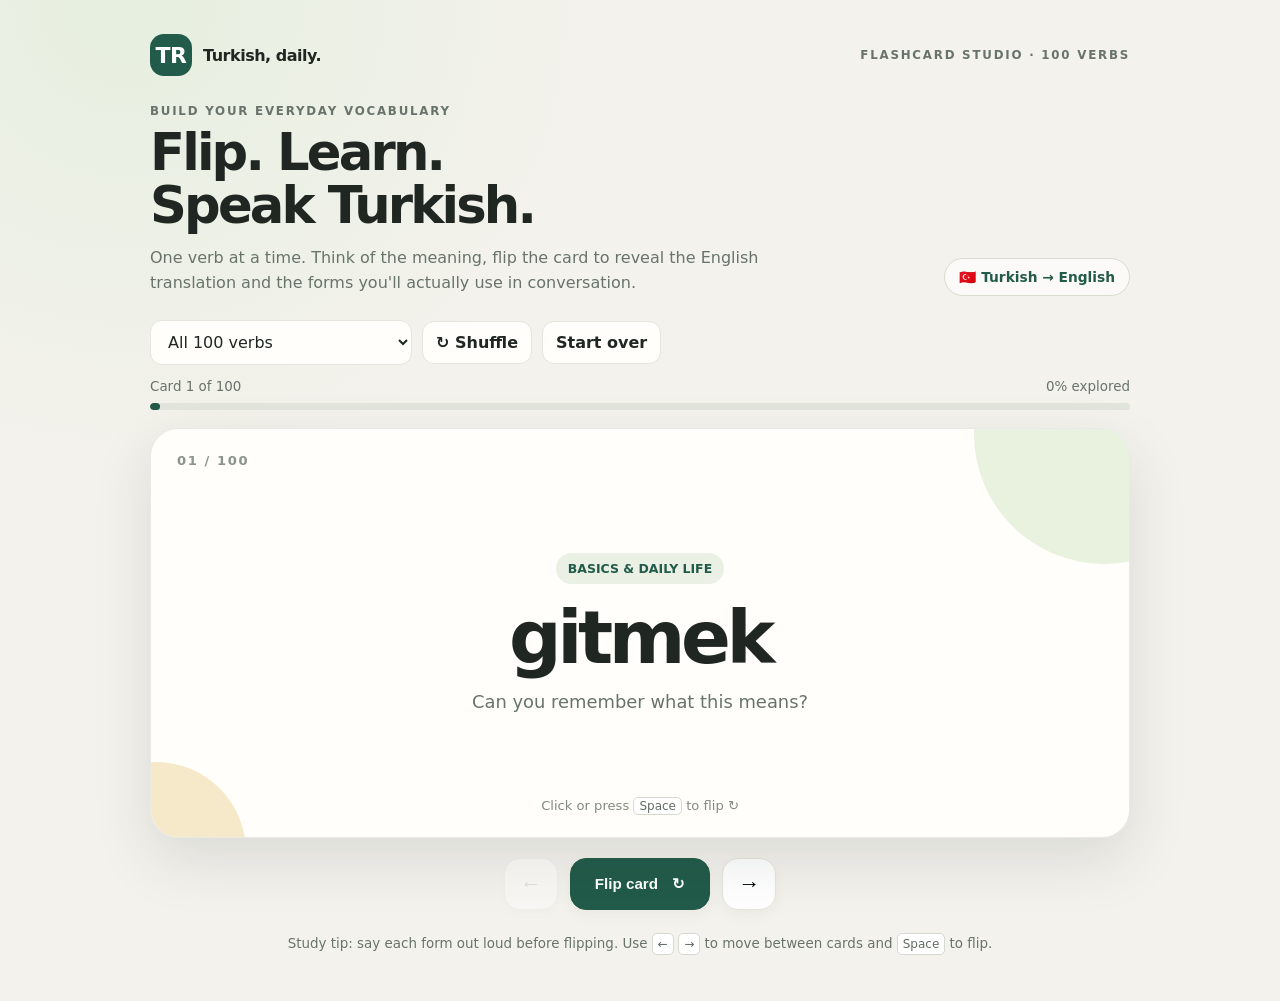
==== index.html @ b9a2620b "Add Turkish verb flashcards with data in verbs.json Verb list, categories and form labels live in ve" ====
<!doctype html>
<html lang="en">
<head>
<meta charset="utf-8">
<meta name="viewport" content="width=device-width, initial-scale=1">
<title>Turkish Verb Flashcards</title>
<style>
  :root{--bg:#f4f2ed;--ink:#202722;--muted:#68736c;--green:#225b49;--lime:#d9ef9a;--card:#fffefa;--line:#e5e5dc;--shadow:0 22px 60px rgba(33,49,40,.12)}
  *{box-sizing:border-box}
  body{margin:0;background:radial-gradient(circle at 10% 0%,#e6efdf 0,transparent 32%),var(--bg);color:var(--ink);font-family:Inter,ui-sans-serif,system-ui,-apple-system,BlinkMacSystemFont,"Segoe UI",sans-serif;min-height:100vh}
  .wrap{width:min(100% - 32px,980px);margin:auto;padding:34px 0 46px}
  header{display:flex;align-items:center;justify-content:space-between;gap:16px;margin-bottom:28px}
  .brand{display:flex;align-items:center;gap:11px;font-weight:800;letter-spacing:-.03em}
  .mark{width:42px;height:42px;border-radius:14px;background:var(--green);color:white;display:grid;place-items:center;font-size:22px}
  .eyebrow{font-size:.74rem;letter-spacing:.15em;text-transform:uppercase;color:var(--muted);font-weight:800}
  h1{font-size:clamp(2rem,5vw,3.2rem);line-height:1.04;letter-spacing:-.055em;margin:8px 0 12px}
  .intro{color:var(--muted);max-width:640px;line-height:1.6;margin:0}
  .top{display:grid;grid-template-columns:1fr auto;align-items:end;gap:20px;margin-bottom:24px}
  .pill{border:1px solid #d7ddcf;background:#ffffffa8;padding:10px 14px;border-radius:999px;color:var(--green);font-size:.86rem;font-weight:750;white-space:nowrap}
  .toolbar{display:flex;gap:10px;flex-wrap:wrap;align-items:center;margin:24px 0 14px}
  select,.smallbtn{border:1px solid var(--line);background:#fffefa;border-radius:12px;padding:11px 13px;font:inherit;color:var(--ink)}
  .smallbtn{cursor:pointer;font-weight:700}
  .smallbtn:hover{border-color:#9eb8a5}
  .progressrow{display:flex;justify-content:space-between;color:var(--muted);font-size:.84rem;margin-bottom:9px}
  .track{height:7px;border-radius:99px;background:#e2e5db;overflow:hidden;margin-bottom:18px}
  .bar{height:100%;width:1%;background:var(--green);border-radius:99px;transition:width .25s}
  .stage{perspective:1400px}
  .flashcard{height:410px;position:relative;cursor:pointer;outline:none;transform-style:preserve-3d;transition:transform .55s cubic-bezier(.2,.75,.2,1);border-radius:28px}
  .flashcard.flipped{transform:rotateY(180deg)}
  .face{position:absolute;inset:0;backface-visibility:hidden;border:1px solid rgba(30,60,45,.1);border-radius:28px;background:var(--card);box-shadow:var(--shadow);padding:clamp(22px,5vw,48px);display:flex;flex-direction:column;align-items:center;justify-content:center;text-align:center;overflow:hidden}
  .face:before{content:"";position:absolute;width:260px;height:260px;border-radius:50%;background:#e9f1df;right:-105px;top:-125px;z-index:0}
  .face:after{content:"";position:absolute;width:180px;height:180px;border-radius:50%;background:#f6e9c9;left:-85px;bottom:-105px;z-index:0}
  .face>*{position:relative;z-index:1}
  .back{transform:rotateY(180deg);background:#fdfdf8}
  .number{position:absolute!important;top:24px;left:26px;color:#8b958b;font-size:.82rem;font-weight:800;letter-spacing:.12em}
  .flip-hint{position:absolute!important;bottom:22px;color:#818a80;font-size:.82rem}
  .word{font-size:clamp(2.5rem,8vw,4.6rem);font-weight:850;letter-spacing:-.06em;line-height:1.05;margin:15px 0}
  .meaning{font-size:1.12rem;color:var(--muted)}
  .tag{display:inline-flex;align-items:center;gap:7px;background:#eaf1e4;color:var(--green);padding:8px 12px;border-radius:999px;font-size:.78rem;font-weight:800}
  .forms{width:min(100%,590px);display:grid;grid-template-columns:1fr 1fr;gap:10px;margin-top:22px;text-align:left}
  .form{padding:13px 15px;border:1px solid var(--line);background:#fff;border-radius:14px}
  .form small{display:block;color:var(--muted);font-size:.75rem;margin-bottom:5px}
  .form strong{font-size:1rem}
  .actions{display:flex;align-items:center;justify-content:center;gap:12px;margin-top:20px}
  .nav{width:54px;height:52px;border-radius:16px;border:1px solid var(--line);background:white;font-size:1.35rem;cursor:pointer;box-shadow:0 5px 15px #243d2b0a}
  .nav.primary{background:var(--green);color:white;border-color:var(--green);width:auto;padding:0 24px;font-size:.95rem;font-weight:750}
  .nav:disabled{opacity:.35;cursor:not-allowed}
  .footnote{margin:23px 0 0;text-align:center;color:var(--muted);font-size:.84rem;line-height:1.5}
  .key{display:inline-block;border:1px solid #d6d9d0;background:#fff;border-radius:5px;padding:1px 5px;font-size:.75rem;color:#626c63}
  @media(max-width:600px){.wrap{padding-top:22px}.top{grid-template-columns:1fr}.pill{justify-self:start}.flashcard{height:450px}.forms{gap:7px}.form{padding:11px}.form strong{font-size:.91rem}.toolbar select{flex:1;min-width:150px}.face{border-radius:22px}.flashcard{border-radius:22px}}
</style>
</head>
<body>
<main class="wrap">
  <header>
    <div class="brand"><div class="mark">TR</div><span>Turkish, daily.</span></div>
    <div class="eyebrow">Flashcard studio · <span id="verbCount">…</span> verbs</div>
  </header>
  <section class="top">
    <div>
      <div class="eyebrow">Build your everyday vocabulary</div>
      <h1>Flip. Learn.<br>Speak Turkish.</h1>
      <p class="intro">One verb at a time. Think of the meaning, flip the card to reveal the English translation and the forms you'll actually use in conversation.</p>
    </div>
    <div class="pill">🇹🇷 Turkish → English</div>
  </section>
  <div class="toolbar">
    <select id="category" aria-label="Choose verb category">
      <option value="all">All verbs</option>
    </select>
    <button class="smallbtn" id="shuffle">↻ Shuffle</button>
    <button class="smallbtn" id="restart">Start over</button>
  </div>
  <div class="progressrow"><span id="counter">Loading…</span><span id="percent"></span></div>
  <div class="track"><div class="bar" id="bar"></div></div>
  <div class="stage">
    <div class="flashcard" id="card" role="button" tabindex="0" aria-label="Flip flashcard">
      <div class="face front">
        <span class="number" id="frontNum"></span>
        <span class="tag" id="categoryTag">ESSENTIAL VERB</span>
        <div class="word" id="verb">…</div>
        <div class="meaning" id="prompt">Can you remember what this means?</div>
        <div class="flip-hint">Click or press <span class="key">Space</span> to flip ↻</div>
      </div>
      <div class="face back">
        <span class="number" id="backNum"></span>
        <span class="tag">MEANING & FORMS</span>
        <div class="word" id="backVerb" style="font-size:clamp(2rem,6vw,3.4rem)"></div>
        <div class="meaning" id="translation"></div>
        <div class="forms" id="forms"></div>
        <div class="flip-hint">Flip back to test yourself</div>
      </div>
    </div>
  </div>
  <div class="actions">
    <button class="nav" id="prev" aria-label="Previous card">←</button>
    <button class="nav primary" id="flip">Flip card <span style="margin-left:10px">↻</span></button>
    <button class="nav" id="next" aria-label="Next card">→</button>
  </div>
  <p class="footnote">Study tip: say each form out loud before flipping. Use <span class="key">←</span> <span class="key">→</span> to move between cards and <span class="key">Space</span> to flip.</p>
</main>
<script>
let verbs=[], categories=[], formDefs=[], categoryNames={};
let deck=[], index=0, flipped=false, explored=new Set();
const $=id=>document.getElementById(id);
const esc=s=>String(s).replace(/[&<>"']/g,c=>({"&":"&amp;","<":"&lt;",">":"&gt;",'"':"&quot;","'":"&#39;"}[c]));
function buildDeck(){const c=$("category").value;deck=verbs.map((v,i)=>({v,i})).filter(x=>c==="all"||x.v.category===c);index=0;flipped=false;explored.clear();}
function render(){
 if(!deck.length){$("verb").textContent="—";$("counter").textContent="No cards";return;}
 const item=deck[index],v=item.v,num=String(index+1).padStart(2,"0")+" / "+deck.length;
 $("verb").textContent=v.turkish;$("backVerb").textContent=v.turkish;$("translation").textContent="“"+v.english+"”";
 $("frontNum").textContent=num;$("backNum").textContent=num;
 $("categoryTag").textContent=(categoryNames[v.category]||"Essential verb").toUpperCase();
 $("forms").innerHTML=formDefs.map(f=>`<div class="form"><small>${esc(f.label)}</small><strong>${esc(v.forms[f.id]||"")}</strong></div>`).join("");
 $("counter").textContent=`Card ${index+1} of ${deck.length}`;
 $("percent").textContent=`${Math.round(explored.size/Math.max(deck.length,1)*100)}% explored`;
 $("bar").style.width=((index+1)/deck.length*100)+"%";
 $("prev").disabled=index===0;$("next").disabled=index===deck.length-1;
 $("card").classList.toggle("flipped",flipped);
}
function flip(){if(!deck.length)return;flipped=!flipped;explored.add(deck[index].i);render();}
function move(n){index=Math.max(0,Math.min(deck.length-1,index+n));flipped=false;render();}
$("card").addEventListener("click",flip);
$("card").addEventListener("keydown",e=>{if(e.key===" "||e.key==="Enter"){e.preventDefault();flip();}});
$("flip").addEventListener("click",flip);$("prev").addEventListener("click",()=>move(-1));$("next").addEventListener("click",()=>move(1));
$("category").addEventListener("change",()=>{buildDeck();render();});
$("shuffle").addEventListener("click",()=>{for(let i=deck.length-1;i>0;i--){const j=Math.floor(Math.random()*(i+1));[deck[i],deck[j]]=[deck[j],deck[i]];}index=0;flipped=false;render();});
$("restart").addEventListener("click",()=>{buildDeck();render();});
document.addEventListener("keydown",e=>{if(e.target.tagName==="SELECT"||e.target.tagName==="INPUT")return;if(e.key==="ArrowRight")move(1);if(e.key==="ArrowLeft")move(-1);if(e.key===" "&&e.target!==$("card")){e.preventDefault();flip();}});
fetch("verbs.json").then(r=>{if(!r.ok)throw new Error(r.status);return r.json();}).then(data=>{
 verbs=data.verbs;categories=data.categories;formDefs=data.forms;
 categoryNames=Object.fromEntries(categories.map(c=>[c.id,c.label]));
 $("category").innerHTML=`<option value="all">All ${verbs.length} verbs</option>`+categories.map(c=>`<option value="${esc(c.id)}">${esc(c.label)}</option>`).join("");
 $("verbCount").textContent=verbs.length;
 buildDeck();render();
}).catch(err=>{$("verb").textContent="Could not load verbs.json";$("prompt").textContent="Serve this folder over HTTP (e.g. python3 -m http.server).";console.error(err);});
</script>
</body>
</html>
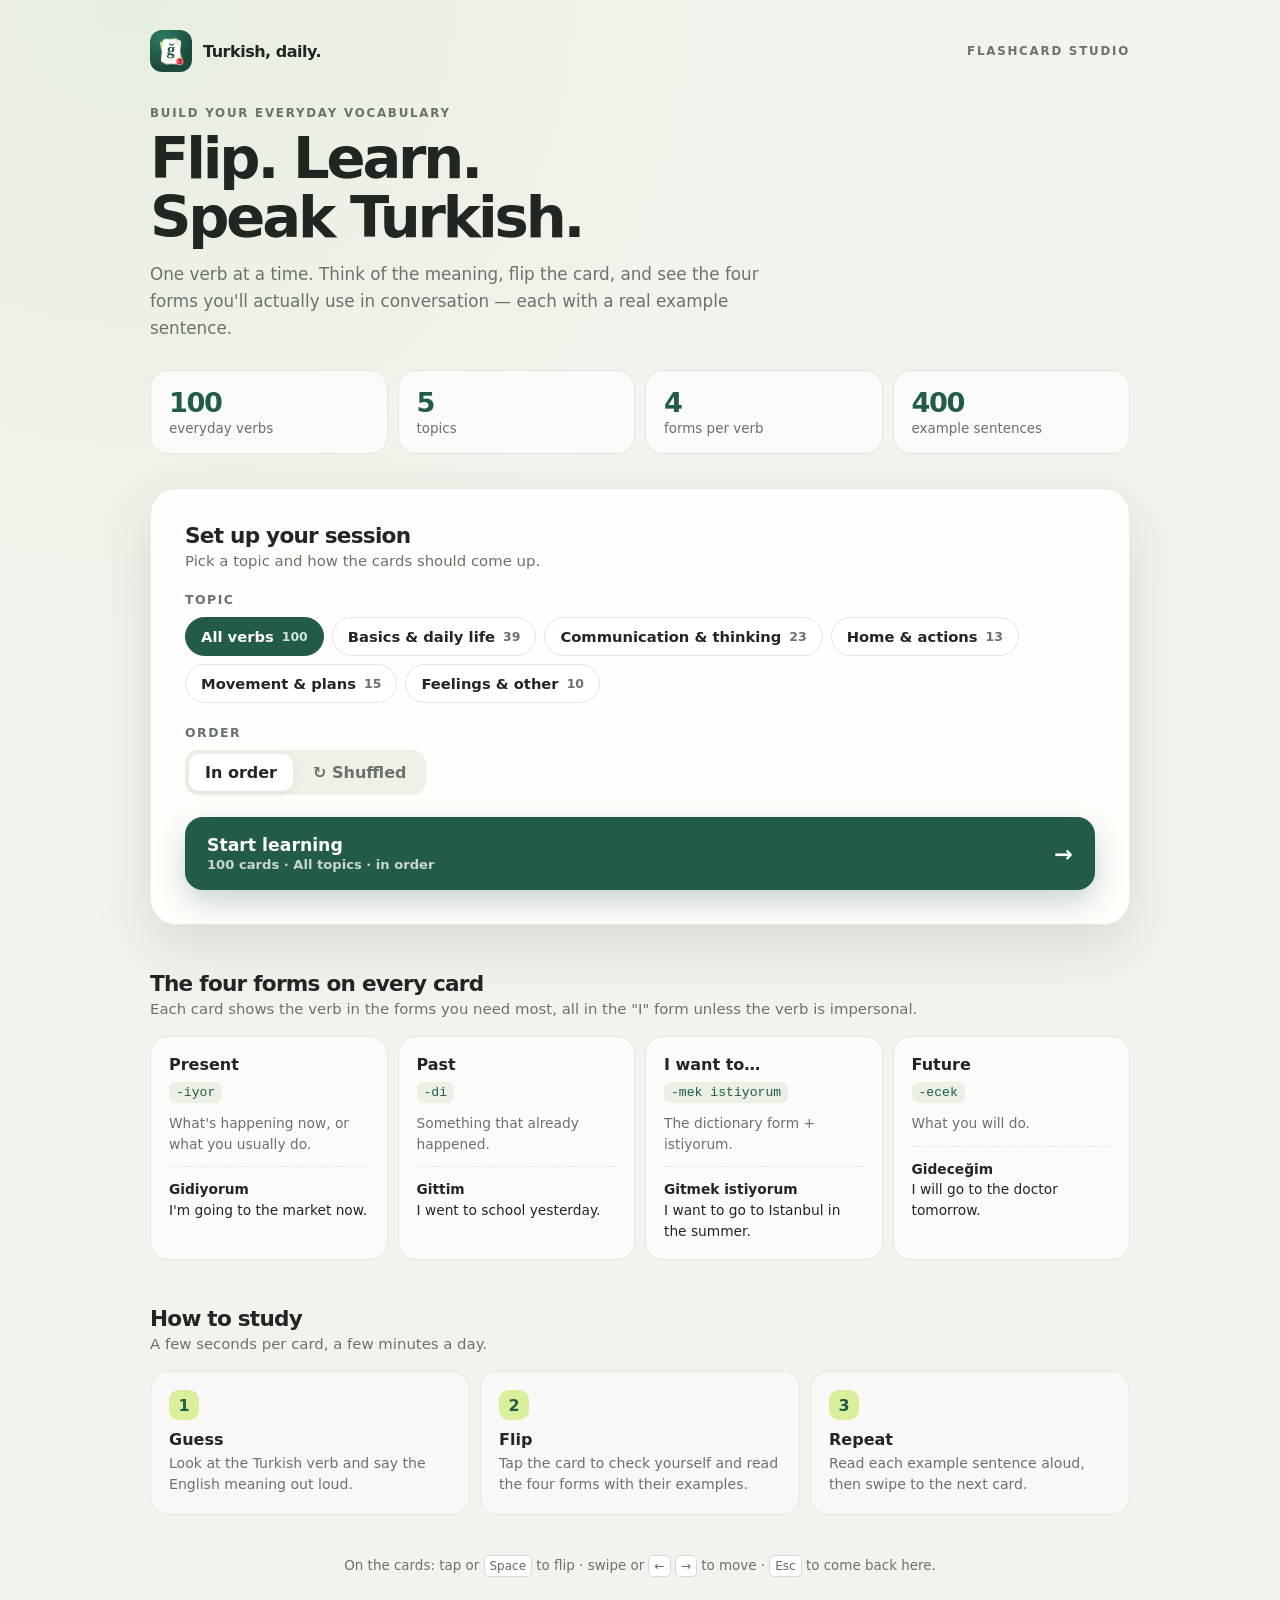
==== commit 5daeae5f: "Split into home and learning pages, add example sentences Home (index.html) now holds the intro, sta" ====
--- a/index.html
+++ b/index.html
@@ -2,138 +2,112 @@
 <html lang="en">
 <head>
 <meta charset="utf-8">
-<meta name="viewport" content="width=device-width, initial-scale=1">
+<meta name="viewport" content="width=device-width, initial-scale=1, viewport-fit=cover">
 <title>Turkish Verb Flashcards</title>
-<style>
-  :root{--bg:#f4f2ed;--ink:#202722;--muted:#68736c;--green:#225b49;--lime:#d9ef9a;--card:#fffefa;--line:#e5e5dc;--shadow:0 22px 60px rgba(33,49,40,.12)}
-  *{box-sizing:border-box}
-  body{margin:0;background:radial-gradient(circle at 10% 0%,#e6efdf 0,transparent 32%),var(--bg);color:var(--ink);font-family:Inter,ui-sans-serif,system-ui,-apple-system,BlinkMacSystemFont,"Segoe UI",sans-serif;min-height:100vh}
-  .wrap{width:min(100% - 32px,980px);margin:auto;padding:34px 0 46px}
-  header{display:flex;align-items:center;justify-content:space-between;gap:16px;margin-bottom:28px}
-  .brand{display:flex;align-items:center;gap:11px;font-weight:800;letter-spacing:-.03em}
-  .mark{width:42px;height:42px;border-radius:14px;background:var(--green);color:white;display:grid;place-items:center;font-size:22px}
-  .eyebrow{font-size:.74rem;letter-spacing:.15em;text-transform:uppercase;color:var(--muted);font-weight:800}
-  h1{font-size:clamp(2rem,5vw,3.2rem);line-height:1.04;letter-spacing:-.055em;margin:8px 0 12px}
-  .intro{color:var(--muted);max-width:640px;line-height:1.6;margin:0}
-  .top{display:grid;grid-template-columns:1fr auto;align-items:end;gap:20px;margin-bottom:24px}
-  .pill{border:1px solid #d7ddcf;background:#ffffffa8;padding:10px 14px;border-radius:999px;color:var(--green);font-size:.86rem;font-weight:750;white-space:nowrap}
-  .toolbar{display:flex;gap:10px;flex-wrap:wrap;align-items:center;margin:24px 0 14px}
-  select,.smallbtn{border:1px solid var(--line);background:#fffefa;border-radius:12px;padding:11px 13px;font:inherit;color:var(--ink)}
-  .smallbtn{cursor:pointer;font-weight:700}
-  .smallbtn:hover{border-color:#9eb8a5}
-  .progressrow{display:flex;justify-content:space-between;color:var(--muted);font-size:.84rem;margin-bottom:9px}
-  .track{height:7px;border-radius:99px;background:#e2e5db;overflow:hidden;margin-bottom:18px}
-  .bar{height:100%;width:1%;background:var(--green);border-radius:99px;transition:width .25s}
-  .stage{perspective:1400px}
-  .flashcard{height:410px;position:relative;cursor:pointer;outline:none;transform-style:preserve-3d;transition:transform .55s cubic-bezier(.2,.75,.2,1);border-radius:28px}
-  .flashcard.flipped{transform:rotateY(180deg)}
-  .face{position:absolute;inset:0;backface-visibility:hidden;border:1px solid rgba(30,60,45,.1);border-radius:28px;background:var(--card);box-shadow:var(--shadow);padding:clamp(22px,5vw,48px);display:flex;flex-direction:column;align-items:center;justify-content:center;text-align:center;overflow:hidden}
-  .face:before{content:"";position:absolute;width:260px;height:260px;border-radius:50%;background:#e9f1df;right:-105px;top:-125px;z-index:0}
-  .face:after{content:"";position:absolute;width:180px;height:180px;border-radius:50%;background:#f6e9c9;left:-85px;bottom:-105px;z-index:0}
-  .face>*{position:relative;z-index:1}
-  .back{transform:rotateY(180deg);background:#fdfdf8}
-  .number{position:absolute!important;top:24px;left:26px;color:#8b958b;font-size:.82rem;font-weight:800;letter-spacing:.12em}
-  .flip-hint{position:absolute!important;bottom:22px;color:#818a80;font-size:.82rem}
-  .word{font-size:clamp(2.5rem,8vw,4.6rem);font-weight:850;letter-spacing:-.06em;line-height:1.05;margin:15px 0}
-  .meaning{font-size:1.12rem;color:var(--muted)}
-  .tag{display:inline-flex;align-items:center;gap:7px;background:#eaf1e4;color:var(--green);padding:8px 12px;border-radius:999px;font-size:.78rem;font-weight:800}
-  .forms{width:min(100%,590px);display:grid;grid-template-columns:1fr 1fr;gap:10px;margin-top:22px;text-align:left}
-  .form{padding:13px 15px;border:1px solid var(--line);background:#fff;border-radius:14px}
-  .form small{display:block;color:var(--muted);font-size:.75rem;margin-bottom:5px}
-  .form strong{font-size:1rem}
-  .actions{display:flex;align-items:center;justify-content:center;gap:12px;margin-top:20px}
-  .nav{width:54px;height:52px;border-radius:16px;border:1px solid var(--line);background:white;font-size:1.35rem;cursor:pointer;box-shadow:0 5px 15px #243d2b0a}
-  .nav.primary{background:var(--green);color:white;border-color:var(--green);width:auto;padding:0 24px;font-size:.95rem;font-weight:750}
-  .nav:disabled{opacity:.35;cursor:not-allowed}
-  .footnote{margin:23px 0 0;text-align:center;color:var(--muted);font-size:.84rem;line-height:1.5}
-  .key{display:inline-block;border:1px solid #d6d9d0;background:#fff;border-radius:5px;padding:1px 5px;font-size:.75rem;color:#626c63}
-  @media(max-width:600px){.wrap{padding-top:22px}.top{grid-template-columns:1fr}.pill{justify-self:start}.flashcard{height:450px}.forms{gap:7px}.form{padding:11px}.form strong{font-size:.91rem}.toolbar select{flex:1;min-width:150px}.face{border-radius:22px}.flashcard{border-radius:22px}}
-</style>
+<meta name="description" content="Flip through 100 everyday Turkish verbs with their most useful forms and example sentences.">
+<meta name="theme-color" content="#225b49">
+<link rel="manifest" href="manifest.webmanifest">
+<link rel="icon" href="icons/icon.svg" type="image/svg+xml">
+<link rel="icon" href="icons/favicon-32.png" sizes="32x32" type="image/png">
+<link rel="apple-touch-icon" href="icons/apple-touch-icon.png">
+<meta name="apple-mobile-web-app-capable" content="yes">
+<meta name="mobile-web-app-capable" content="yes">
+<meta name="apple-mobile-web-app-title" content="Turkish Verbs">
+<meta name="apple-mobile-web-app-status-bar-style" content="default">
+<link rel="stylesheet" href="styles.css">
 </head>
 <body>
 <main class="wrap">
   <header>
-    <div class="brand"><div class="mark">TR</div><span>Turkish, daily.</span></div>
-    <div class="eyebrow">Flashcard studio · <span id="verbCount">…</span> verbs</div>
+    <a class="brand" href="./"><img src="icons/icon.svg" alt=""><span>Turkish, daily.</span></a>
+    <div class="eyebrow">Flashcard studio</div>
   </header>
-  <section class="top">
-    <div>
-      <div class="eyebrow">Build your everyday vocabulary</div>
-      <h1>Flip. Learn.<br>Speak Turkish.</h1>
-      <p class="intro">One verb at a time. Think of the meaning, flip the card to reveal the English translation and the forms you'll actually use in conversation.</p>
+
+  <section>
+    <div class="eyebrow">Build your everyday vocabulary</div>
+    <h1>Flip. Learn.<br>Speak Turkish.</h1>
+    <p class="intro">One verb at a time. Think of the meaning, flip the card, and see the four forms you'll actually use in conversation — each with a real example sentence.</p>
+  </section>
+
+  <div class="stats">
+    <div class="stat"><b id="statVerbs">–</b><span>everyday verbs</span></div>
+    <div class="stat"><b id="statCats">–</b><span>topics</span></div>
+    <div class="stat"><b id="statForms">–</b><span>forms per verb</span></div>
+    <div class="stat"><b id="statExamples">–</b><span>example sentences</span></div>
+  </div>
+
+  <section class="panel" aria-labelledby="setupTitle">
+    <h2 id="setupTitle">Set up your session</h2>
+    <p class="sub">Pick a topic and how the cards should come up.</p>
+    <div class="field">
+      <div class="label" id="topicLabel">Topic</div>
+      <div class="chips" id="topics" role="group" aria-labelledby="topicLabel"></div>
     </div>
-    <div class="pill">🇹🇷 Turkish → English</div>
-  </section>
-  <div class="toolbar">
-    <select id="category" aria-label="Choose verb category">
-      <option value="all">All verbs</option>
-    </select>
-    <button class="smallbtn" id="shuffle">↻ Shuffle</button>
-    <button class="smallbtn" id="restart">Start over</button>
-  </div>
-  <div class="progressrow"><span id="counter">Loading…</span><span id="percent"></span></div>
-  <div class="track"><div class="bar" id="bar"></div></div>
-  <div class="stage">
-    <div class="flashcard" id="card" role="button" tabindex="0" aria-label="Flip flashcard">
-      <div class="face front">
-        <span class="number" id="frontNum"></span>
-        <span class="tag" id="categoryTag">ESSENTIAL VERB</span>
-        <div class="word" id="verb">…</div>
-        <div class="meaning" id="prompt">Can you remember what this means?</div>
-        <div class="flip-hint">Click or press <span class="key">Space</span> to flip ↻</div>
-      </div>
-      <div class="face back">
-        <span class="number" id="backNum"></span>
-        <span class="tag">MEANING & FORMS</span>
-        <div class="word" id="backVerb" style="font-size:clamp(2rem,6vw,3.4rem)"></div>
-        <div class="meaning" id="translation"></div>
-        <div class="forms" id="forms"></div>
-        <div class="flip-hint">Flip back to test yourself</div>
+    <div class="field">
+      <div class="label" id="orderLabel">Order</div>
+      <div class="segmented" id="order" role="group" aria-labelledby="orderLabel">
+        <button type="button" data-order="list" aria-pressed="true">In order</button>
+        <button type="button" data-order="shuffle" aria-pressed="false">↻ Shuffled</button>
       </div>
     </div>
-  </div>
-  <div class="actions">
-    <button class="nav" id="prev" aria-label="Previous card">←</button>
-    <button class="nav primary" id="flip">Flip card <span style="margin-left:10px">↻</span></button>
-    <button class="nav" id="next" aria-label="Next card">→</button>
-  </div>
-  <p class="footnote">Study tip: say each form out loud before flipping. Use <span class="key">←</span> <span class="key">→</span> to move between cards and <span class="key">Space</span> to flip.</p>
+    <a class="start" id="start" href="learn.html">
+      <span>Start learning<small id="startInfo">Loading verbs…</small></span>
+      <span aria-hidden="true">→</span>
+    </a>
+  </section>
+
+  <section class="section">
+    <h2>The four forms on every card</h2>
+    <p>Each card shows the verb in the forms you need most, all in the "I" form unless the verb is impersonal.</p>
+    <div class="tenses" id="tenses"></div>
+  </section>
+
+  <section class="section">
+    <h2>How to study</h2>
+    <p>A few seconds per card, a few minutes a day.</p>
+    <div class="steps">
+      <div class="step"><b>Guess</b><span>Look at the Turkish verb and say the English meaning out loud.</span></div>
+      <div class="step"><b>Flip</b><span>Tap the card to check yourself and read the four forms with their examples.</span></div>
+      <div class="step"><b>Repeat</b><span>Read each example sentence aloud, then swipe to the next card.</span></div>
+    </div>
+  </section>
+
+  <p class="footnote">On the cards: tap or <span class="key">Space</span> to flip · swipe or <span class="key">←</span> <span class="key">→</span> to move · <span class="key">Esc</span> to come back here.</p>
 </main>
 <script>
-let verbs=[], categories=[], formDefs=[], categoryNames={};
-let deck=[], index=0, flipped=false, explored=new Set();
 const $=id=>document.getElementById(id);
 const esc=s=>String(s).replace(/[&<>"']/g,c=>({"&":"&amp;","<":"&lt;",">":"&gt;",'"':"&quot;","'":"&#39;"}[c]));
-function buildDeck(){const c=$("category").value;deck=verbs.map((v,i)=>({v,i})).filter(x=>c==="all"||x.v.category===c);index=0;flipped=false;explored.clear();}
-function render(){
- if(!deck.length){$("verb").textContent="—";$("counter").textContent="No cards";return;}
- const item=deck[index],v=item.v,num=String(index+1).padStart(2,"0")+" / "+deck.length;
- $("verb").textContent=v.turkish;$("backVerb").textContent=v.turkish;$("translation").textContent="“"+v.english+"”";
- $("frontNum").textContent=num;$("backNum").textContent=num;
- $("categoryTag").textContent=(categoryNames[v.category]||"Essential verb").toUpperCase();
- $("forms").innerHTML=formDefs.map(f=>`<div class="form"><small>${esc(f.label)}</small><strong>${esc(v.forms[f.id]||"")}</strong></div>`).join("");
- $("counter").textContent=`Card ${index+1} of ${deck.length}`;
- $("percent").textContent=`${Math.round(explored.size/Math.max(deck.length,1)*100)}% explored`;
- $("bar").style.width=((index+1)/deck.length*100)+"%";
- $("prev").disabled=index===0;$("next").disabled=index===deck.length-1;
- $("card").classList.toggle("flipped",flipped);
+const store={get(k){try{return localStorage.getItem(k)}catch(e){return null}},set(k,v){try{localStorage.setItem(k,v)}catch(e){}}};
+let data, cat=store.get("tv.cat")||"all", order=store.get("tv.order")||"list";
+
+function countFor(c){return c==="all"?data.verbs.length:data.verbs.filter(v=>v.category===c).length;}
+function update(){
+  if(!data.categories.some(c=>c.id===cat))cat="all";
+  document.querySelectorAll("#topics .chip").forEach(b=>b.setAttribute("aria-pressed",b.dataset.cat===cat));
+  document.querySelectorAll("#order button").forEach(b=>b.setAttribute("aria-pressed",b.dataset.order===order));
+  const n=countFor(cat), label=cat==="all"?"All topics":data.categories.find(c=>c.id===cat).label;
+  $("startInfo").textContent=`${n} cards · ${label} · ${order==="shuffle"?"shuffled":"in order"}`;
+  const q=new URLSearchParams();if(cat!=="all")q.set("cat",cat);if(order==="shuffle")q.set("order","shuffle");
+  $("start").href="learn.html"+(q.toString()?"?"+q:"");
+  store.set("tv.cat",cat);store.set("tv.order",order);
 }
-function flip(){if(!deck.length)return;flipped=!flipped;explored.add(deck[index].i);render();}
-function move(n){index=Math.max(0,Math.min(deck.length-1,index+n));flipped=false;render();}
-$("card").addEventListener("click",flip);
-$("card").addEventListener("keydown",e=>{if(e.key===" "||e.key==="Enter"){e.preventDefault();flip();}});
-$("flip").addEventListener("click",flip);$("prev").addEventListener("click",()=>move(-1));$("next").addEventListener("click",()=>move(1));
-$("category").addEventListener("change",()=>{buildDeck();render();});
-$("shuffle").addEventListener("click",()=>{for(let i=deck.length-1;i>0;i--){const j=Math.floor(Math.random()*(i+1));[deck[i],deck[j]]=[deck[j],deck[i]];}index=0;flipped=false;render();});
-$("restart").addEventListener("click",()=>{buildDeck();render();});
-document.addEventListener("keydown",e=>{if(e.target.tagName==="SELECT"||e.target.tagName==="INPUT")return;if(e.key==="ArrowRight")move(1);if(e.key==="ArrowLeft")move(-1);if(e.key===" "&&e.target!==$("card")){e.preventDefault();flip();}});
-fetch("verbs.json").then(r=>{if(!r.ok)throw new Error(r.status);return r.json();}).then(data=>{
- verbs=data.verbs;categories=data.categories;formDefs=data.forms;
- categoryNames=Object.fromEntries(categories.map(c=>[c.id,c.label]));
- $("category").innerHTML=`<option value="all">All ${verbs.length} verbs</option>`+categories.map(c=>`<option value="${esc(c.id)}">${esc(c.label)}</option>`).join("");
- $("verbCount").textContent=verbs.length;
- buildDeck();render();
-}).catch(err=>{$("verb").textContent="Could not load verbs.json";$("prompt").textContent="Serve this folder over HTTP (e.g. python3 -m http.server).";console.error(err);});
+$("topics").addEventListener("click",e=>{const b=e.target.closest(".chip");if(b){cat=b.dataset.cat;update();}});
+$("order").addEventListener("click",e=>{const b=e.target.closest("button");if(b){order=b.dataset.order;update();}});
+
+fetch("verbs.json").then(r=>{if(!r.ok)throw new Error(r.status);return r.json();}).then(d=>{
+  data=d;
+  const exCount=d.verbs.reduce((n,v)=>n+Object.keys(v.examples||{}).length,0);
+  $("statVerbs").textContent=d.verbs.length;$("statCats").textContent=d.categories.length;
+  $("statForms").textContent=d.forms.length;$("statExamples").textContent=exCount;
+  $("topics").innerHTML=[{id:"all",label:"All verbs"},...d.categories].map(c=>
+    `<button type="button" class="chip" data-cat="${esc(c.id)}">${esc(c.label)} <small>${countFor(c.id)}</small></button>`).join("");
+  const sample=d.verbs[0];
+  $("tenses").innerHTML=d.forms.map(f=>`<div class="tense-card"><h3>${esc(f.label)}</h3><span class="marker">${esc(f.marker||"")}</span><p>${esc(f.hint||"")}</p>`+
+    (sample.examples&&sample.examples[f.id]?`<p class="eg"><b>${esc(sample.forms[f.id])}</b><br>${esc(sample.examples[f.id].en)}</p>`:"")+`</div>`).join("");
+  update();
+}).catch(err=>{$("startInfo").textContent="Could not load verbs.json";console.error(err);});
+
+if("serviceWorker" in navigator){window.addEventListener("load",()=>navigator.serviceWorker.register("sw.js").catch(console.error));}
 </script>
 </body>
-</html>+</html>
--- a/styles.css
+++ b/styles.css
@@ -0,0 +1,111 @@
+:root{
+  --bg:#f4f2ed;--ink:#202722;--muted:#68736c;--green:#225b49;--green-2:#2f7a61;--lime:#d9ef9a;
+  --card:#fffefa;--line:#e5e5dc;--soft:#eaf1e4;--sand:#f6e9c9;--red:#e30a17;
+  --shadow:0 22px 60px rgba(33,49,40,.12);
+}
+*{box-sizing:border-box}
+html{-webkit-text-size-adjust:100%}
+body{margin:0;background:radial-gradient(circle at 10% 0%,#e6efdf 0,transparent 32%),var(--bg);color:var(--ink);font-family:Inter,ui-sans-serif,system-ui,-apple-system,BlinkMacSystemFont,"Segoe UI",sans-serif;min-height:100vh;min-height:100dvh}
+button{font:inherit;color:inherit}
+a{color:inherit}
+.key{display:inline-block;border:1px solid #d6d9d0;background:#fff;border-radius:5px;padding:1px 5px;font-size:.75rem;color:#626c63}
+.eyebrow{font-size:.74rem;letter-spacing:.15em;text-transform:uppercase;color:var(--muted);font-weight:800}
+.tag{display:inline-flex;align-items:center;gap:7px;background:var(--soft);color:var(--green);padding:8px 12px;border-radius:999px;font-size:.74rem;font-weight:800;letter-spacing:.04em}
+
+/* ---------- Home ---------- */
+.wrap{width:min(100% - 32px,980px);margin:auto;padding:30px 0 56px}
+header{display:flex;align-items:center;justify-content:space-between;gap:16px;margin-bottom:34px}
+.brand{display:flex;align-items:center;gap:11px;font-weight:800;letter-spacing:-.03em;text-decoration:none}
+.brand img{width:42px;height:42px;border-radius:12px}
+h1{font-size:clamp(2.2rem,6vw,3.6rem);line-height:1.02;letter-spacing:-.055em;margin:10px 0 14px}
+h2{font-size:1.35rem;letter-spacing:-.035em;margin:0 0 4px}
+.intro{color:var(--muted);max-width:620px;line-height:1.6;margin:0;font-size:1.05rem}
+.stats{display:grid;grid-template-columns:repeat(4,1fr);gap:10px;margin:28px 0 34px}
+.stat{background:#ffffffb3;border:1px solid var(--line);border-radius:18px;padding:16px 18px}
+.stat b{display:block;font-size:1.7rem;letter-spacing:-.05em;color:var(--green)}
+.stat span{color:var(--muted);font-size:.84rem}
+
+.panel{background:var(--card);border:1px solid rgba(30,60,45,.1);border-radius:26px;box-shadow:var(--shadow);padding:clamp(20px,4vw,34px)}
+.panel .sub{color:var(--muted);margin:0 0 22px;font-size:.93rem}
+.field{margin-bottom:22px}
+.field>label,.field>.label{display:block;font-size:.78rem;font-weight:800;letter-spacing:.12em;text-transform:uppercase;color:var(--muted);margin-bottom:10px}
+.chips{display:flex;flex-wrap:wrap;gap:8px}
+.chip{border:1px solid var(--line);background:#fff;border-radius:999px;padding:10px 15px;cursor:pointer;font-weight:700;font-size:.92rem;display:inline-flex;gap:8px;align-items:center;transition:border-color .15s,background .15s}
+.chip small{color:var(--muted);font-weight:700;font-size:.78rem}
+.chip:hover{border-color:#9eb8a5}
+.chip[aria-pressed="true"]{background:var(--green);border-color:var(--green);color:#fff}
+.chip[aria-pressed="true"] small{color:#cfe3d7}
+.segmented{display:inline-flex;background:#f0f0e8;border-radius:14px;padding:4px;gap:4px}
+.segmented button{border:0;background:transparent;border-radius:10px;padding:9px 16px;font-weight:700;cursor:pointer;color:var(--muted)}
+.segmented button[aria-pressed="true"]{background:#fff;color:var(--ink);box-shadow:0 2px 8px #243d2b14}
+.start{display:flex;align-items:center;justify-content:space-between;gap:14px;width:100%;margin-top:6px;padding:18px 22px;border:0;border-radius:18px;background:var(--green);color:#fff;font-size:1.08rem;font-weight:800;cursor:pointer;text-decoration:none;box-shadow:0 12px 30px #225b4940;transition:transform .15s,background .15s}
+.start:hover{background:var(--green-2);transform:translateY(-1px)}
+.start span:last-child{font-size:1.4rem}
+.start small{display:block;font-weight:600;opacity:.75;font-size:.82rem;margin-top:2px}
+
+.section{margin-top:46px}
+.section>p{color:var(--muted);margin:0 0 18px;font-size:.93rem}
+.tenses{display:grid;grid-template-columns:repeat(4,1fr);gap:10px}
+.tense-card{background:#ffffffb3;border:1px solid var(--line);border-radius:18px;padding:18px}
+.tense-card .marker{font-family:ui-monospace,SFMono-Regular,Menlo,monospace;font-size:.82rem;color:var(--green);background:var(--soft);border-radius:7px;padding:3px 7px;display:inline-block;margin:8px 0 10px}
+.tense-card h3{margin:0;font-size:1rem}
+.tense-card p{margin:0;color:var(--muted);font-size:.86rem;line-height:1.5}
+.tense-card .eg{margin-top:12px;padding-top:12px;border-top:1px dashed var(--line);color:var(--ink)}
+.steps{display:grid;grid-template-columns:repeat(3,1fr);gap:10px;counter-reset:step}
+.step{padding:18px;border-radius:18px;background:#ffffff80;border:1px solid var(--line)}
+.step:before{counter-increment:step;content:counter(step);display:grid;place-items:center;width:30px;height:30px;border-radius:10px;background:var(--lime);color:var(--green);font-weight:800;margin-bottom:10px}
+.step b{display:block;margin-bottom:4px}
+.step span{color:var(--muted);font-size:.88rem;line-height:1.5}
+.footnote{margin:40px 0 0;text-align:center;color:var(--muted);font-size:.84rem;line-height:1.5}
+
+@media(max-width:760px){.stats,.tenses{grid-template-columns:1fr 1fr}.steps{grid-template-columns:1fr}}
+@media(max-width:600px){.wrap{padding-top:20px}header{margin-bottom:24px}header .eyebrow{display:none}.panel{border-radius:22px}}
+
+/* ---------- Learn ---------- */
+body.learn{display:flex;flex-direction:column;height:100vh;height:100dvh;overflow:hidden}
+.learnbar{width:min(100% - 24px,760px);margin:0 auto;padding:max(12px,env(safe-area-inset-top)) 0 10px;display:flex;align-items:center;gap:14px}
+.iconbtn{width:40px;height:40px;flex:none;border-radius:12px;border:1px solid var(--line);background:#fffefa;display:grid;place-items:center;cursor:pointer;text-decoration:none;font-size:1.1rem;color:var(--muted)}
+.iconbtn:hover{border-color:#9eb8a5;color:var(--ink)}
+.iconbtn:disabled{opacity:.3;cursor:default}
+.learnbar .track{flex:1;height:6px;border-radius:99px;background:#e2e5db;overflow:hidden}
+.learnbar .bar{height:100%;width:0;background:var(--green);border-radius:99px;transition:width .25s}
+.learnbar .count{font-size:.82rem;color:var(--muted);font-weight:700;font-variant-numeric:tabular-nums;min-width:58px;text-align:right}
+.stage{position:relative;flex:1;min-height:0;width:min(100% - 24px,760px);margin:0 auto;perspective:1600px;padding-bottom:10px}
+.flashcard{height:100%;position:relative;cursor:pointer;outline:none;transform-style:preserve-3d;transition:transform .55s cubic-bezier(.2,.75,.2,1);border-radius:28px;touch-action:pan-y}
+.flashcard.flipped{transform:rotateY(180deg)}
+.flashcard:focus-visible{box-shadow:0 0 0 3px var(--lime)}
+.flashcard.nudge-left{animation:nudgeL .25s}
+.flashcard.nudge-right{animation:nudgeR .25s}
+@keyframes nudgeL{50%{translate:-14px 0}}
+@keyframes nudgeR{50%{translate:14px 0}}
+.face{position:absolute;inset:0;backface-visibility:hidden;-webkit-backface-visibility:hidden;border:1px solid rgba(30,60,45,.1);border-radius:28px;background:var(--card);box-shadow:var(--shadow);overflow:hidden}
+.face:before{content:"";position:absolute;width:260px;height:260px;border-radius:50%;background:#e9f1df;right:-105px;top:-125px;z-index:0;pointer-events:none}
+.face:after{content:"";position:absolute;width:180px;height:180px;border-radius:50%;background:var(--sand);left:-85px;bottom:-105px;z-index:0;pointer-events:none}
+.face-inner{position:relative;z-index:1;height:100%;padding:clamp(22px,5vw,44px)}
+.front .face-inner{display:flex;flex-direction:column;align-items:center;justify-content:center;text-align:center}
+.word{font-size:clamp(2.6rem,10vw,5rem);font-weight:850;letter-spacing:-.06em;line-height:1.05;margin:18px 0 12px;overflow-wrap:anywhere}
+.front .prompt{font-size:1.05rem;color:var(--muted)}
+.hint{position:absolute;bottom:18px;left:0;right:0;text-align:center;color:#8b948a;font-size:.8rem}
+.back{transform:rotateY(180deg);background:#fdfdf8}
+.back .face-inner{overflow-y:auto;overscroll-behavior:contain;-webkit-overflow-scrolling:touch}
+.back-head{text-align:center;margin:4px 0 22px}
+.back-head .verb{font-size:clamp(2rem,7vw,3rem);font-weight:850;letter-spacing:-.055em;line-height:1.05;overflow-wrap:anywhere}
+.back-head .meaning{color:var(--green);font-size:1.15rem;font-weight:700;margin-top:6px}
+.forms{display:grid;grid-template-columns:1fr 1fr;gap:10px}
+.form{padding:14px 16px;border:1px solid var(--line);background:#fff;border-radius:16px}
+.form-top{display:flex;justify-content:space-between;align-items:baseline;gap:10px;margin-bottom:8px}
+.form-top small{color:var(--muted);font-size:.72rem;font-weight:800;letter-spacing:.1em;text-transform:uppercase}
+.form-top strong{font-size:1.02rem;text-align:right}
+.ex-tr{margin:0;font-size:.98rem;line-height:1.45}
+.ex-tr mark{background:linear-gradient(transparent 58%,var(--lime) 58%);color:inherit;font-weight:700;padding:0 1px}
+.ex-en{margin:4px 0 0;color:var(--muted);font-size:.86rem;line-height:1.45}
+.back .hint{position:static;margin-top:18px}
+.done{position:absolute;inset:0;display:none;flex-direction:column;align-items:center;justify-content:center;text-align:center;gap:10px;padding:24px}
+.done.show{display:flex}
+.done h2{font-size:2rem;margin:6px 0 0}
+.done p{color:var(--muted);margin:0 0 14px}
+.done .row{display:flex;gap:10px;flex-wrap:wrap;justify-content:center}
+.btn{border:1px solid var(--line);background:#fff;border-radius:14px;padding:13px 20px;font-weight:750;cursor:pointer;text-decoration:none}
+.btn.primary{background:var(--green);border-color:var(--green);color:#fff}
+@media(max-width:600px){.forms{grid-template-columns:1fr}.face,.flashcard{border-radius:22px}.learnbar .count{min-width:0}}
+@media(prefers-reduced-motion:reduce){.flashcard{transition:none}.flashcard.nudge-left,.flashcard.nudge-right{animation:none}}
